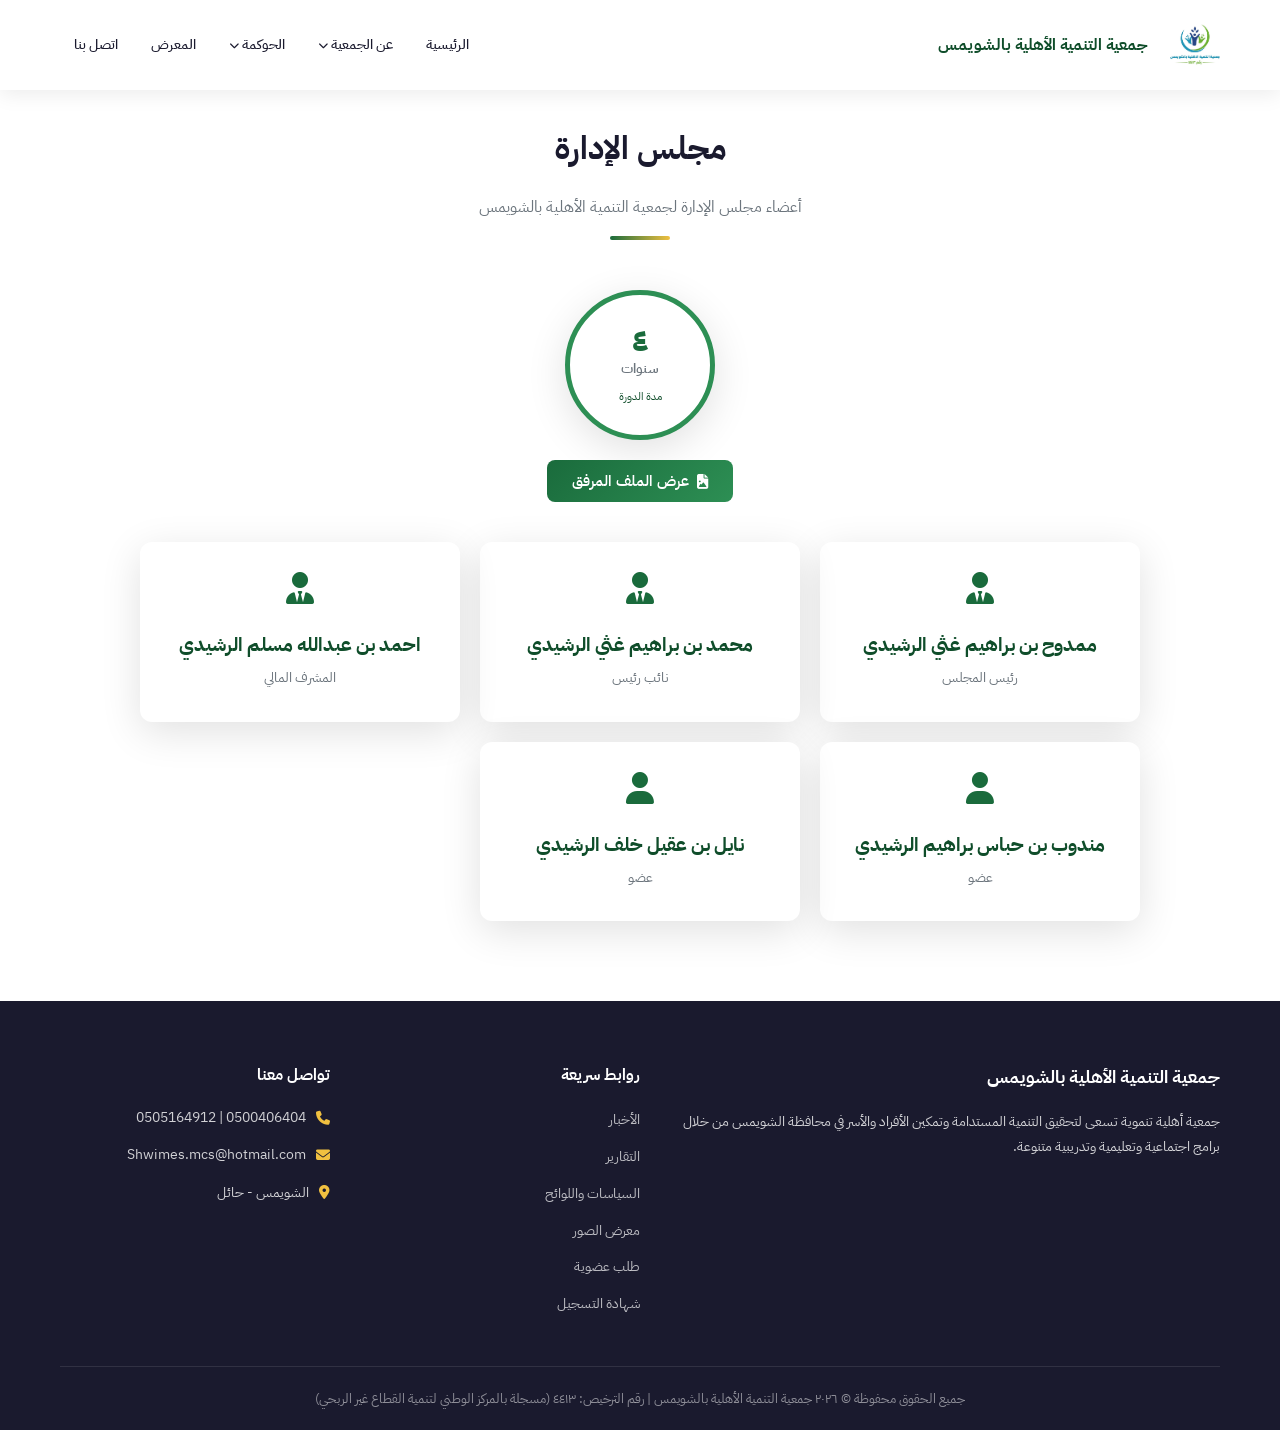
==== board.html @ 473e5989 "Initial clean project upload" ====
<!DOCTYPE html>
<html lang="ar" dir="rtl">

<head>
  <meta charset="UTF-8">
  <meta name="viewport" content="width=device-width, initial-scale=1.0">
  <title>مجلس الإدارة - جمعية التنمية الأهلية بالشويمس</title>
  <meta name="description"
    content="جمعية التنمية الأهلية بالشويمس - نعمل على تنمية المجتمع المحلي وتقديم الخدمات الاجتماعية والتنموية لأبناء محافظة الشويمس">
  <link rel="stylesheet" href="https://cdnjs.cloudflare.com/ajax/libs/font-awesome/6.5.1/css/all.min.css">
  <link rel="stylesheet" href="style.css">
  <link rel="icon" type="image/jpeg" href="logo.jpeg">
</head>

<body>



  <!-- Header -->
  <header class="header">
    <div class="container">
      <a href="index.html" class="logo">
        <img src="logo.jpeg" alt="شعار الجمعية"
          style="width: 50px; height: 50px; object-fit: contain; border-radius: 5px; margin-left: 10px;">
        <div class="logo-text">
          <h1>جمعية التنمية الأهلية بالشويمس</h1>
        </div>
      </a>

      <div class="hamburger" id="hamburger">
        <span></span><span></span><span></span>
      </div>

      <nav class="nav-wrapper" id="navWrapper">
        <ul class="main-nav">
          <li><a href="index.html">الرئيسية</a></li>
          <li class="dropdown">
            <a href="index.html#about">عن الجمعية <i class="fas fa-chevron-down" style="font-size:10px"></i></a>
            <ul class="dropdown-menu">
              <li><a href="index.html#about">النشأة والتأسيس</a></li>
              <li><a href="index.html#about">الرؤية</a></li>
              <li><a href="index.html#about">الرسالة</a></li>
              <li><a href="index.html#about">الأهداف الاستراتيجية</a></li>
            </ul>
          </li>
          <li class="dropdown">
            <a href="#">الحوكمة <i class="fas fa-chevron-down" style="font-size:10px"></i></a>
            <ul class="dropdown-menu">
              <li><a href="board.html" class="active">مجلس الإدارة</a></li>
              <li><a href="policies.html">السياسات واللوائح</a></li>
              <li><a href="index.html#programs">المشاريع والبرامج</a></li>
            </ul>
          </li>

          <li><a href="gallery.html">المعرض</a></li>
          <li><a href="index.html#contact">اتصل بنا</a></li>
        </ul>
      </nav>
    </div>
  </header>

  <!-- Board Section -->
  <section class="section" id="board" style="padding-top:120px; min-height:60vh;">
    <div class="container">
      <div class="section-header fade-in">
        <h2>مجلس الإدارة</h2>
        <p>أعضاء مجلس الإدارة لجمعية التنمية الأهلية بالشويمس</p>
        <div class="line"></div>
      </div>
      
      <div style="display: flex; flex-direction: column; align-items: center; margin-bottom: 40px; gap: 20px;">
        <div style="text-align: center; background: var(--white); padding: 20px; border-radius: 50%; width: 150px; height: 150px; display: flex; flex-direction: column; justify-content: center; align-items: center; box-shadow: var(--shadow-lg); border: 5px solid var(--primary-light);">
          <span style="font-size: 32px; font-weight: 700; color: var(--primary); line-height: 1;">٤</span>
          <span style="font-size: 14px; color: var(--gray); font-weight: 600;">سنوات</span>
          <div style="font-size: 11px; color: var(--primary-dark); margin-top: 5px;">مدة الدورة</div>
        </div>
        <button onclick="showBoardFile(event)" class="btn btn-primary" style="padding: 10px 25px; border-radius: 8px;">
          <i class="fas fa-file-image"></i> عرض الملف المرفق
        </button>
      </div>

  <!-- Board File Modal -->
  <div id="boardFileModal" style="display:none; position:fixed; z-index:9999; left:0; top:0; width:100%; height:100%; background-color:rgba(0,0,0,0.8); align-items:center; justify-content:center;">
    <div style="position:relative; max-width:90%; max-height:90%;">
      <span onclick="document.getElementById('boardFileModal').style.display='none'" style="position:absolute; top:-40px; right:0; color:#fff; font-size:30px; cursor:pointer;">&times;</span>
      <img src="images/مجلس الإدارة.jpeg" style="max-width:100%; max-height:90vh; border-radius:8px;">
    </div>
  </div>

  <script>
    function showBoardFile(e) {
      e.preventDefault();
      document.getElementById('boardFileModal').style.display = 'flex';
    }
  </script>
      <div class="stats-grid" style="grid-template-columns: repeat(auto-fit, minmax(250px, 1fr)); gap: 20px;">
        <div class="stat-card fade-in">
          <i class="fas fa-user-tie"></i>
          <h3 style="margin-top:15px; color:var(--primary-dark)">ممدوح بن براهيم غثي الرشيدي</h3>
          <span class="label">رئيس المجلس</span>
        </div>
        <div class="stat-card fade-in">
          <i class="fas fa-user-tie"></i>
          <h3 style="margin-top:15px; color:var(--primary-dark)">محمد بن براهيم غثي الرشيدي</h3>
          <span class="label">نائب رئيس</span>
        </div>
        <div class="stat-card fade-in">
          <i class="fas fa-user-tie"></i>
          <h3 style="margin-top:15px; color:var(--primary-dark)">احمد بن عبدالله مسلم الرشيدي</h3>
          <span class="label">المشرف المالي</span>
        </div>
        <div class="stat-card fade-in">
          <i class="fas fa-user"></i>
          <h3 style="margin-top:15px; color:var(--primary-dark)">مندوب بن حباس براهيم الرشيدي</h3>
          <span class="label">عضو</span>
        </div>
        <div class="stat-card fade-in">
          <i class="fas fa-user"></i>
          <h3 style="margin-top:15px; color:var(--primary-dark)">نايل بن عقيل خلف الرشيدي</h3>
          <span class="label">عضو</span>
        </div>
      </div>
    </div>
  </section>
  <!-- Footer -->
  <footer class="footer">
    <div class="container">
      <div class="footer-grid">
        <div class="footer-about">
          <h3>جمعية التنمية الأهلية بالشويمس</h3>
          <p>جمعية أهلية تنموية تسعى لتحقيق التنمية المستدامة وتمكين الأفراد والأسر في محافظة الشويمس من خلال برامج
            اجتماعية وتعليمية وتدريبية متنوعة.</p>
        </div>
        <div class="footer-links">
          <h4>روابط سريعة</h4>
          <ul>

            <li><a href="#news">الأخبار</a></li>
            <li><a href="#">التقارير</a></li>
            <li><a href="policies.html">السياسات واللوائح</a></li>
            <li><a href="gallery.html">معرض الصور</a></li>
            <li><a href="#">طلب عضوية</a></li>
            <li><a href="#" onclick="showCert(event)">شهادة التسجيل</a></li>
          </ul>
        </div>
        <div class="footer-contact">
          <h4>تواصل معنا</h4>
          <div class="footer-contact-item"><i class="fas fa-phone"></i> 0500406404 | 0505164912</div>
          <div class="footer-contact-item"><i class="fas fa-envelope"></i> Shwimes.mcs@hotmail.com</div>
          <div class="footer-contact-item"><i class="fas fa-map-marker-alt"></i> الشويمس - حائل</div>
        </div>
      </div>
      <div class="footer-bottom">
        جميع الحقوق محفوظة © ٢٠٢٦ جمعية التنمية الأهلية بالشويمس | رقم الترخيص: ٤٤١٣ (مسجلة بالمركز الوطني لتنمية القطاع غير الربحي)
      </div>
    </div>
  </footer>

  <!-- Scroll to Top -->
  <button class="scroll-top" id="scrollTop"><i class="fas fa-chevron-up"></i></button>

  <!-- Registration Certificate Modal -->
  <div id="certModal" style="display:none; position:fixed; z-index:9999; left:0; top:0; width:100%; height:100%; background-color:rgba(0,0,0,0.8); align-items:center; justify-content:center;">
    <div style="position:relative; max-width:90%; max-height:90%;">
      <span onclick="document.getElementById('certModal').style.display='none'" style="position:absolute; top:-40px; right:0; color:#fff; font-size:30px; cursor:pointer;">&times;</span>
      <img src="images/شهادة تسجيل جمعية.jpeg" style="max-width:100%; max-height:90vh; border-radius:8px; box-shadow: 0 0 20px rgba(0,0,0,0.5);">
    </div>
  </div>

  <script src="script.js"></script>
</body>

</html>
---- style.css ----
@import url('https://fonts.googleapis.com/css2?family=IBM+Plex+Sans+Arabic:wght@300;400;500;600;700&display=swap');

:root {
  --primary: #1a6b3c;
  --primary-dark: #0f4d2a;
  --primary-light: #2d8f54;
  --secondary: #f0c040;
  --accent: #e8a020;
  --dark: #1a1a2e;
  --dark-2: #16213e;
  --light: #f8f9fa;
  --gray: #6c757d;
  --gray-light: #e9ecef;
  --white: #ffffff;
  --shadow: 0 4px 20px rgba(0,0,0,0.08);
  --shadow-lg: 0 10px 40px rgba(0,0,0,0.12);
  --radius: 12px;
  --transition: all 0.3s ease;
}

* { margin: 0; padding: 0; box-sizing: border-box; }

html { scroll-behavior: smooth; }

body {
  font-family: 'IBM Plex Sans Arabic', sans-serif;
  direction: rtl;
  text-align: right;
  color: #333;
  background: var(--white);
  line-height: 1.8;
  overflow-x: hidden;
}

a { text-decoration: none; color: inherit; transition: var(--transition); }
ul { list-style: none; }
img { max-width: 100%; }

.container { max-width: 1200px; margin: 0 auto; padding: 0 20px; }

/* ===== TOP BAR ===== */
.top-bar {
  background: var(--dark);
  color: var(--white);
  padding: 8px 0;
  font-size: 13px;
}
.top-bar .container {
  display: flex;
  justify-content: space-between;
  align-items: center;
  flex-wrap: wrap;
  gap: 10px;
}
.top-bar a { color: var(--secondary); }
.top-bar a:hover { color: var(--white); }
.top-bar-links { display: flex; gap: 20px; align-items: center; }
.top-bar-links i { margin-left: 5px; }

/* ===== HEADER / NAVBAR ===== */
.header {
  background: transparent;
  box-shadow: none;
  position: fixed;
  top: 0;
  left: 0;
  width: 100%;
  z-index: 1000;
  transition: all 0.3s ease;
}

.header.scrolled {
  background: var(--white);
  box-shadow: var(--shadow);
  padding: 5px 0;
}

.header .container {
  display: flex;
  justify-content: space-between;
  align-items: center;
  padding-top: 15px;
  padding-bottom: 15px;
}
.logo { display: flex; align-items: center; gap: 12px; }
.logo-icon {
  width: 55px;
  height: 55px;
  background: linear-gradient(135deg, var(--primary), var(--primary-light));
  border-radius: 50%;
  display: flex;
  align-items: center;
  justify-content: center;
  color: var(--white);
  font-size: 24px;
  font-weight: 700;
}
.logo-text h1 { font-size: 16px; font-weight: 700; color: var(--primary-dark); line-height: 1.3; }
.logo-text span { font-size: 11px; color: var(--gray); }

.main-nav { display: flex; align-items: center; gap: 5px; }
.main-nav > li { position: relative; }
.main-nav > li > a {
  padding: 10px 14px;
  font-size: 14px;
  font-weight: 500;
  color: var(--dark);
  border-radius: 8px;
  display: block;
}
/* Header elements when transparent */
.header:not(.scrolled) .logo-text h1 { color: var(--white); }
.header:not(.scrolled) .logo-text span { color: rgba(255,255,255,0.8); }
.header:not(.scrolled) .main-nav > li > a { color: var(--white); }
.header:not(.scrolled) .hamburger span { background: var(--white); }

.main-nav > li > a:hover,
.main-nav > li > a.active {
  color: var(--primary);
  background: rgba(26,107,60,0.06);
}

/* Dropdown */
.dropdown { position: relative; }
.dropdown-menu {
  position: absolute;
  top: 100%;
  right: 0;
  background: var(--white);
  min-width: 220px;
  box-shadow: var(--shadow-lg);
  border-radius: var(--radius);
  padding: 8px 0;
  opacity: 0;
  visibility: hidden;
  transform: translateY(10px);
  transition: var(--transition);
  z-index: 100;
}
.dropdown:hover .dropdown-menu {
  opacity: 1;
  visibility: visible;
  transform: translateY(0);
}
.dropdown-menu li a {
  display: block;
  padding: 8px 20px;
  font-size: 13px;
  color: var(--dark);
}
.dropdown-menu li a:hover {
  background: rgba(26,107,60,0.06);
  color: var(--primary);
}



/* Hamburger */
.hamburger {
  display: none;
  flex-direction: column;
  gap: 5px;
  cursor: pointer;
  padding: 5px;
  z-index: 1001;
}
.hamburger span {
  width: 28px;
  height: 3px;
  background: var(--dark);
  border-radius: 3px;
  transition: var(--transition);
}

/* ===== HERO ===== */
.hero {
  position: relative;
  min-height: 85vh;
  display: flex;
  align-items: center;
  justify-content: center;
  background: linear-gradient(135deg, var(--dark) 0%, var(--dark-2) 100%);
  overflow: hidden;
}
.hero-bg {
  position: absolute;
  inset: 0;
  background: url('images/Hero.jpg') center/cover;
  opacity: 0.3;
}
.hero-overlay {
  position: absolute;
  inset: 0;
  background: linear-gradient(180deg, rgba(26,26,46,0.7) 0%, rgba(26,107,60,0.5) 100%);
}
.hero-content {
  position: relative;
  z-index: 2;
  text-align: center;
  color: var(--white);
  max-width: 800px;
  padding: 40px 20px;
}
.hero-content h2 {
  font-size: 48px;
  font-weight: 700;
  margin-bottom: 20px;
  line-height: 1.3;
  text-shadow: 0 2px 10px rgba(0,0,0,0.3);
}
.hero-content p {
  font-size: 18px;
  margin-bottom: 35px;
  opacity: 0.9;
  line-height: 1.8;
}
.hero-buttons { display: flex; gap: 15px; justify-content: center; flex-wrap: wrap; }
.btn {
  padding: 14px 35px;
  border-radius: 30px;
  font-size: 15px;
  font-weight: 600;
  font-family: inherit;
  cursor: pointer;
  border: none;
  transition: var(--transition);
  display: inline-flex;
  align-items: center;
  gap: 8px;
}
.btn-primary {
  background: linear-gradient(135deg, var(--primary), var(--primary-light));
  color: var(--white);
}
.btn-primary:hover { transform: translateY(-3px); box-shadow: 0 8px 25px rgba(26,107,60,0.4); }
.btn-outline {
  background: transparent;
  color: var(--white);
  border: 2px solid var(--white);
}
.btn-outline:hover {
  background: var(--white);
  color: var(--primary);
  transform: translateY(-3px);
}

/* Floating shapes */
.hero-shape {
  position: absolute;
  border-radius: 50%;
  opacity: 0.1;
  animation: float 6s ease-in-out infinite;
}
.hero-shape-1 { width: 300px; height: 300px; background: var(--secondary); top: -50px; right: -80px; }
.hero-shape-2 { width: 200px; height: 200px; background: var(--primary-light); bottom: -40px; left: -60px; animation-delay: 2s; }
@keyframes float {
  0%, 100% { transform: translateY(0) rotate(0); }
  50% { transform: translateY(-20px) rotate(5deg); }
}

/* ===== STATS ===== */
.stats {
  background: var(--white);
  padding: 0;
  margin-top: -50px;
  position: relative;
  z-index: 5;
}
.stats-grid {
  display: grid;
  grid-template-columns: repeat(4, 1fr);
  gap: 20px;
  max-width: 1000px;
  margin: 0 auto;
}
.stat-card {
  background: var(--white);
  padding: 30px 20px;
  border-radius: var(--radius);
  text-align: center;
  box-shadow: var(--shadow-lg);
  transition: var(--transition);
}
.stat-card:hover { transform: translateY(-5px); }
.stat-card i {
  font-size: 32px;
  color: var(--primary);
  margin-bottom: 10px;
}
.stat-card .number {
  font-size: 36px;
  font-weight: 700;
  color: var(--primary-dark);
  display: block;
}
.stat-card .label {
  font-size: 14px;
  color: var(--gray);
  margin-top: 5px;
}

/* ===== SECTION COMMON ===== */
.section { padding: 80px 0; }
.section-header {
  text-align: center;
  margin-bottom: 50px;
}
.section-header h2 {
  font-size: 32px;
  font-weight: 700;
  color: var(--dark);
  margin-bottom: 15px;
}
.section-header p {
  color: var(--gray);
  max-width: 600px;
  margin: 0 auto;
}
.section-header .line {
  width: 60px;
  height: 4px;
  background: linear-gradient(90deg, var(--primary), var(--secondary));
  margin: 15px auto 0;
  border-radius: 2px;
}

/* ===== ABOUT ===== */
.about { background: var(--light); }
.about-grid {
  display: grid;
  grid-template-columns: 1fr 1fr;
  gap: 50px;
  align-items: center;
}
.about-image {
  position: relative;
}
.about-image img {
  width: 100%;
  height: auto;
  object-fit: contain;
}
.about-badge {
  position: absolute;
  bottom: 20px;
  right: 20px;
  background: var(--primary);
  color: var(--white);
  padding: 10px 20px;
  border-radius: 25px;
  font-weight: 600;
  font-size: 14px;
}
.about-text h3 {
  font-size: 24px;
  color: var(--primary-dark);
  margin-bottom: 20px;
}
.about-text p {
  color: #555;
  margin-bottom: 15px;
  line-height: 1.9;
}
.about-features {
  display: grid;
  grid-template-columns: 1fr 1fr;
  gap: 15px;
  margin-top: 25px;
}
.about-feature {
  display: flex;
  align-items: center;
  gap: 10px;
  padding: 12px;
  background: var(--white);
  border-radius: 8px;
}
.about-feature i { color: var(--primary); font-size: 18px; }
.about-feature span { font-size: 14px; font-weight: 500; }

/* ===== CEO ===== */
.ceo-section { background: var(--white); }
.ceo-card {
  max-width: 800px;
  margin: 0 auto;
  background: linear-gradient(135deg, #f8fdf9, #eef7f0);
  border-radius: var(--radius);
  padding: 40px;
  display: flex;
  gap: 30px;
  align-items: center;
  box-shadow: var(--shadow);
}
.ceo-avatar {
  width: 140px;
  height: 140px;
  border-radius: 50%;
  background: linear-gradient(135deg, var(--primary), var(--primary-light));
  display: flex;
  align-items: center;
  justify-content: center;
  color: var(--white);
  font-size: 48px;
  flex-shrink: 0;
}
.ceo-info h3 { font-size: 22px; color: var(--primary-dark); margin-bottom: 5px; }
.ceo-info .ceo-title { color: var(--primary); font-size: 14px; font-weight: 600; margin-bottom: 15px; }
.ceo-details { display: grid; grid-template-columns: 1fr 1fr; gap: 10px; }
.ceo-detail { display: flex; align-items: center; gap: 8px; font-size: 13px; color: #555; }
.ceo-detail i { color: var(--primary); }

/* ===== NEWS ===== */
.news { background: var(--light); }
.news-grid {
  display: grid;
  grid-template-columns: repeat(3, 1fr);
  gap: 25px;
}
.news-card {
  background: var(--white);
  border-radius: var(--radius);
  overflow: hidden;
  box-shadow: var(--shadow);
  transition: var(--transition);
}
.news-card:hover { transform: translateY(-5px); box-shadow: var(--shadow-lg); }
.news-card-img {
  height: 200px;
  background: linear-gradient(135deg, var(--primary-light), var(--primary-dark));
  display: flex;
  align-items: center;
  justify-content: center;
  color: var(--white);
  font-size: 40px;
  position: relative;
  overflow: hidden;
}
.news-card-img img { width: 100%; height: 100%; object-fit: cover; }
.news-card-date {
  position: absolute;
  top: 15px;
  left: 15px;
  background: var(--primary);
  color: var(--white);
  padding: 5px 12px;
  border-radius: 20px;
  font-size: 12px;
}
.news-card-body { padding: 20px; }
.news-card-body .tag {
  display: inline-block;
  background: rgba(26,107,60,0.1);
  color: var(--primary);
  padding: 3px 12px;
  border-radius: 15px;
  font-size: 12px;
  font-weight: 500;
  margin-bottom: 10px;
}
.news-card-body h3 { font-size: 16px; color: var(--dark); margin-bottom: 8px; line-height: 1.5; }
.news-card-body p { font-size: 13px; color: var(--gray); }

/* ===== PROGRAMS ===== */
.programs { background: var(--white); }
.programs-grid {
  display: grid;
  grid-template-columns: repeat(auto-fill, minmax(280px, 1fr));
  gap: 25px;
}
.program-card {
  background: var(--light);
  padding: 40px 25px;
  border-radius: var(--radius);
  text-align: center;
  transition: var(--transition);
  border: 1px solid var(--gray-light);
  display: flex;
  flex-direction: column;
  align-items: center;
  justify-content: center;
  height: 100%;
}
.program-card:hover {
  transform: translateY(-5px);
  box-shadow: var(--shadow-lg);
  border-color: var(--primary-light);
}
.program-card i {
  font-size: 40px;
  color: var(--primary);
  margin-bottom: 20px;
}
.program-card h3 {
  font-size: 18px;
  color: var(--dark);
  line-height: 1.5;
}


/* ===== PROJECTS ===== */


/* ===== PARTNERS ===== */
.partners { background: var(--light); }
.partners-grid {
  display: flex;
  justify-content: center;
  align-items: center;
  gap: 40px;
  flex-wrap: wrap;
}
.partner-logo {
  width: 150px;
  height: 80px;
  background: var(--white);
  border-radius: 10px;
  display: flex;
  align-items: center;
  justify-content: center;
  box-shadow: var(--shadow);
  transition: var(--transition);
  padding: 15px;
  font-weight: 700;
  color: var(--gray);
  font-size: 13px;
}
.partner-logo:hover { transform: scale(1.05); box-shadow: var(--shadow-lg); }

/* ===== CONTACT ===== */
.contact { background: var(--white); }
.contact-grid {
  display: grid;
  grid-template-columns: 1fr 1fr;
  gap: 40px;
}
.contact-info-cards { display: grid; gap: 20px; }
.contact-card {
  display: flex;
  gap: 15px;
  padding: 20px;
  background: var(--light);
  border-radius: var(--radius);
  transition: var(--transition);
}
.contact-card:hover { transform: translateX(-5px); box-shadow: var(--shadow); }
.contact-card-icon {
  width: 50px;
  height: 50px;
  background: linear-gradient(135deg, var(--primary), var(--primary-light));
  border-radius: 12px;
  display: flex;
  align-items: center;
  justify-content: center;
  color: var(--white);
  font-size: 20px;
  flex-shrink: 0;
}
.contact-card h4 { font-size: 15px; color: var(--dark); margin-bottom: 5px; }
.contact-card p { font-size: 13px; color: var(--gray); }

.contact-form { display: flex; flex-direction: column; gap: 15px; }
.contact-form input,
.contact-form textarea {
  padding: 14px 18px;
  border: 2px solid var(--gray-light);
  border-radius: 10px;
  font-family: inherit;
  font-size: 14px;
  transition: var(--transition);
  direction: rtl;
}
.contact-form input:focus,
.contact-form textarea:focus {
  outline: none;
  border-color: var(--primary);
  box-shadow: 0 0 0 3px rgba(26,107,60,0.1);
}
.contact-form textarea { min-height: 120px; resize: vertical; }

/* ===== FOOTER ===== */
.footer {
  background: var(--dark);
  color: rgba(255,255,255,0.8);
  padding: 60px 0 0;
}
.footer-grid {
  display: grid;
  grid-template-columns: 2fr 1fr 1fr;
  gap: 40px;
  padding-bottom: 40px;
  border-bottom: 1px solid rgba(255,255,255,0.1);
}
.footer-about h3 {
  color: var(--white);
  font-size: 18px;
  margin-bottom: 15px;
}
.footer-about p { font-size: 14px; line-height: 1.8; }
.footer-links h4,
.footer-contact h4 {
  color: var(--white);
  font-size: 16px;
  margin-bottom: 15px;
}
.footer-links ul li { margin-bottom: 8px; }
.footer-links ul li a {
  font-size: 14px;
  color: rgba(255,255,255,0.7);
}
.footer-links ul li a:hover { color: var(--secondary); padding-right: 5px; }
.footer-contact .footer-contact-item {
  display: flex;
  align-items: center;
  gap: 10px;
  margin-bottom: 12px;
  font-size: 14px;
}
.footer-contact i { color: var(--secondary); }
.footer-bottom {
  text-align: center;
  padding: 20px 0;
  font-size: 13px;
  color: rgba(255,255,255,0.5);
}

/* ===== SCROLL TO TOP ===== */
.scroll-top {
  position: fixed;
  bottom: 30px;
  left: 30px;
  width: 45px;
  height: 45px;
  background: var(--primary);
  color: var(--white);
  border: none;
  border-radius: 50%;
  cursor: pointer;
  font-size: 18px;
  display: none;
  align-items: center;
  justify-content: center;
  z-index: 999;
  transition: var(--transition);
  box-shadow: 0 3px 15px rgba(26,107,60,0.3);
}
.scroll-top:hover { background: var(--primary-dark); transform: translateY(-3px); }
.scroll-top.show { display: flex; }

/* ===== ANIMATIONS ===== */
.fade-in {
  opacity: 0;
  transform: translateY(30px);
  transition: opacity 0.6s ease, transform 0.6s ease;
}
.fade-in.visible { opacity: 1; transform: translateY(0); }

/* ===== RESPONSIVE ===== */
@media (max-width: 992px) {
  .hamburger { display: flex; }
  .nav-wrapper {
    position: fixed;
    top: 0;
    right: -100%;
    width: 280px;
    height: 100vh;
    background: var(--white);
    padding: 70px 20px 30px;
    box-shadow: var(--shadow-lg);
    transition: var(--transition);
    overflow-y: auto;
    z-index: 1000;
  }
  .nav-wrapper.open { right: 0; }
  .main-nav { flex-direction: column; width: 100%; }
  .main-nav > li > a { padding: 12px 15px; }
  .dropdown-menu {
    position: static;
    box-shadow: none;
    opacity: 1;
    visibility: visible;
    transform: none;
    padding-right: 15px;
    display: none;
  }
  .dropdown.open .dropdown-menu { display: block; }
  .hero-content h2 { font-size: 32px; }
  .stats-grid { grid-template-columns: repeat(2, 1fr); }
  .about-grid { grid-template-columns: 1fr; }
  .news-grid { grid-template-columns: repeat(2, 1fr); }

  .contact-grid { grid-template-columns: 1fr; }
  .footer-grid { grid-template-columns: 1fr; }
  .ceo-card { flex-direction: column; text-align: center; }
  .ceo-details { grid-template-columns: 1fr; }
}

@media (max-width: 576px) {
  .stats-grid { grid-template-columns: 1fr 1fr; gap: 10px; }
  .stat-card { padding: 20px 10px; }
  .stat-card .number { font-size: 28px; }
  .hero-content h2 { font-size: 26px; }
  .news-grid { grid-template-columns: 1fr; }

  .section-header h2 { font-size: 24px; }
  .about-features { grid-template-columns: 1fr; }
  .top-bar { display: none; }
}
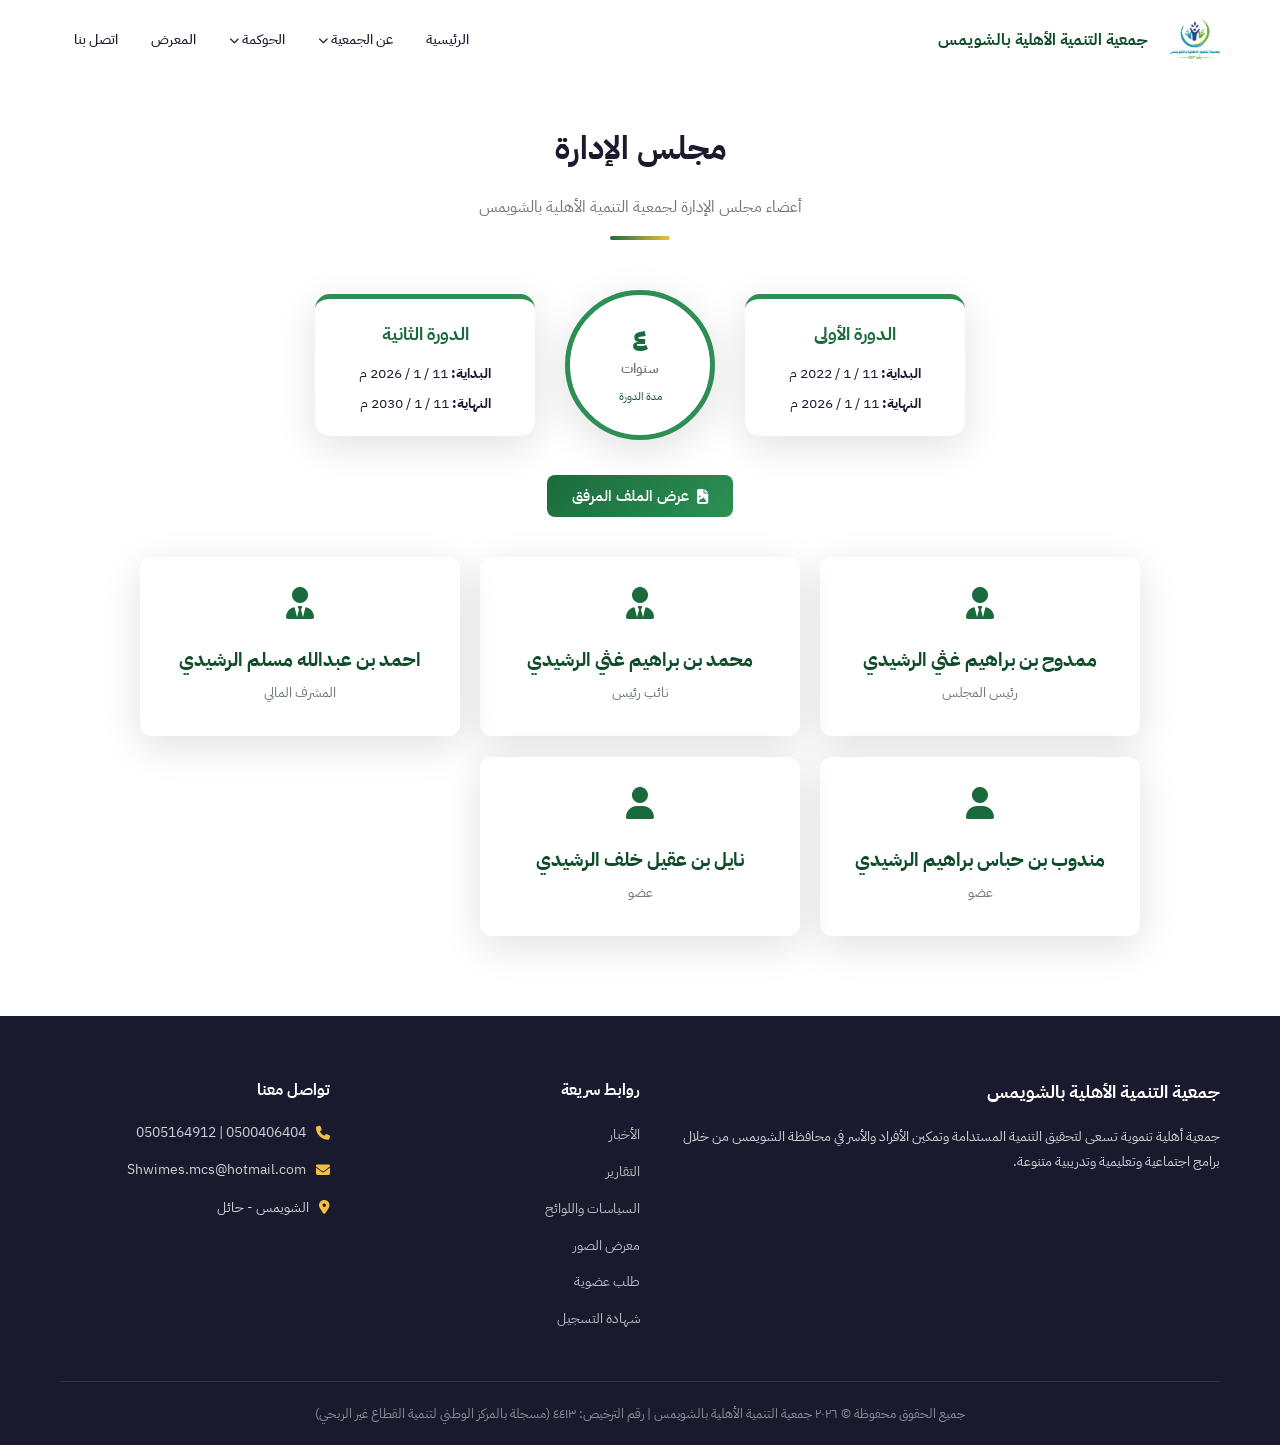
==== commit 4d4642ac: "edit cycle and more" ====
--- a/board.html
+++ b/board.html
@@ -69,12 +69,32 @@
       </div>
       
       <div style="display: flex; flex-direction: column; align-items: center; margin-bottom: 40px; gap: 20px;">
-        <div style="text-align: center; background: var(--white); padding: 20px; border-radius: 50%; width: 150px; height: 150px; display: flex; flex-direction: column; justify-content: center; align-items: center; box-shadow: var(--shadow-lg); border: 5px solid var(--primary-light);">
-          <span style="font-size: 32px; font-weight: 700; color: var(--primary); line-height: 1;">٤</span>
-          <span style="font-size: 14px; color: var(--gray); font-weight: 600;">سنوات</span>
-          <div style="font-size: 11px; color: var(--primary-dark); margin-top: 5px;">مدة الدورة</div>
+        <div style="display: flex; flex-wrap: wrap; justify-content: center; gap: 30px; align-items: center; width: 100%;">
+          
+          <!-- الدورة الأولى -->
+          <div style="text-align: center; background: var(--white); padding: 20px; border-radius: 15px; width: 220px; box-shadow: var(--shadow-lg); border-top: 5px solid var(--primary-light);">
+            <h4 style="color: var(--primary); margin-bottom: 10px; font-size: 1.1rem;">الدورة الأولى</h4>
+            <div style="font-size: 14px; color: var(--dark); margin-bottom: 5px;"><strong>البداية:</strong> 11 / 1 / 2022 م</div>
+            <div style="font-size: 14px; color: var(--dark);"><strong>النهاية:</strong> 11 / 1 / 2026 م</div>
+          </div>
+
+          <!-- مدة الدورة -->
+          <div style="text-align: center; background: var(--white); padding: 20px; border-radius: 50%; width: 150px; height: 150px; display: flex; flex-direction: column; justify-content: center; align-items: center; box-shadow: var(--shadow-lg); border: 5px solid var(--primary-light);">
+            <span style="font-size: 32px; font-weight: 700; color: var(--primary); line-height: 1;">٤</span>
+            <span style="font-size: 14px; color: var(--gray); font-weight: 600;">سنوات</span>
+            <div style="font-size: 11px; color: var(--primary-dark); margin-top: 5px;">مدة الدورة</div>
+          </div>
+
+          <!-- الدورة الثانية -->
+          <div style="text-align: center; background: var(--white); padding: 20px; border-radius: 15px; width: 220px; box-shadow: var(--shadow-lg); border-top: 5px solid var(--primary-light);">
+            <h4 style="color: var(--primary); margin-bottom: 10px; font-size: 1.1rem;">الدورة الثانية</h4>
+            <div style="font-size: 14px; color: var(--dark); margin-bottom: 5px;"><strong>البداية:</strong> 11 / 1 / 2026 م</div>
+            <div style="font-size: 14px; color: var(--dark);"><strong>النهاية:</strong> 11 / 1 / 2030 م</div>
+          </div>
+          
         </div>
-        <button onclick="showBoardFile(event)" class="btn btn-primary" style="padding: 10px 25px; border-radius: 8px;">
+        
+        <button onclick="showBoardFile(event)" class="btn btn-primary" style="padding: 10px 25px; border-radius: 8px; margin-top: 15px;">
           <i class="fas fa-file-image"></i> عرض الملف المرفق
         </button>
       </div>
--- a/style.css
+++ b/style.css
@@ -20,7 +20,10 @@
 
 * { margin: 0; padding: 0; box-sizing: border-box; }
 
-html { scroll-behavior: smooth; }
+html { 
+  scroll-behavior: smooth; 
+  scroll-padding-top: 80px;
+}
 
 body {
   font-family: 'IBM Plex Sans Arabic', sans-serif;
@@ -70,7 +73,9 @@
 }
 
 .header.scrolled {
-  background: var(--white);
+  background: rgba(255, 255, 255, 0.95);
+  backdrop-filter: blur(10px);
+  -webkit-backdrop-filter: blur(10px);
   box-shadow: var(--shadow);
   padding: 5px 0;
 }
@@ -108,16 +113,22 @@
   border-radius: 8px;
   display: block;
 }
-/* Header elements when transparent */
-.header:not(.scrolled) .logo-text h1 { color: var(--white); }
-.header:not(.scrolled) .logo-text span { color: rgba(255,255,255,0.8); }
-.header:not(.scrolled) .main-nav > li > a { color: var(--white); }
-.header:not(.scrolled) .hamburger span { background: var(--white); }
-
-.main-nav > li > a:hover,
+/* Header elements when transparent (only on pages with hero) */
+.header.hero-header:not(.scrolled) .logo-text h1 { color: var(--white); }
+.header.hero-header:not(.scrolled) .logo-text span { color: rgba(255,255,255,0.8); }
+.header.hero-header:not(.scrolled) .main-nav > li > a { color: var(--white); }
+.header.hero-header:not(.scrolled) .hamburger span { background: var(--white); }
+
 .main-nav > li > a.active {
   color: var(--primary);
   background: rgba(26,107,60,0.06);
+}
+
+@media (min-width: 993px) {
+  .main-nav > li > a:hover {
+    color: var(--primary);
+    background: rgba(26,107,60,0.06);
+  }
 }
 
 /* Dropdown */
@@ -191,7 +202,7 @@
 .hero-overlay {
   position: absolute;
   inset: 0;
-  background: linear-gradient(180deg, rgba(26,26,46,0.7) 0%, rgba(26,107,60,0.5) 100%);
+  background: linear-gradient(180deg, rgba(26,26,46,0.7) 0%, rgba(26,107,60,0.6) 95%, var(--light) 100%);
 }
 .hero-content {
   position: relative;
@@ -650,7 +661,8 @@
 .fade-in {
   opacity: 0;
   transform: translateY(30px);
-  transition: opacity 0.6s ease, transform 0.6s ease;
+  transition: opacity 1s cubic-bezier(0.4, 0, 0.2, 1), transform 1s cubic-bezier(0.4, 0, 0.2, 1);
+  will-change: opacity, transform;
 }
 .fade-in.visible { opacity: 1; transform: translateY(0); }
 
@@ -660,7 +672,7 @@
   .nav-wrapper {
     position: fixed;
     top: 0;
-    right: -100%;
+    left: -100%;
     width: 280px;
     height: 100vh;
     background: var(--white);
@@ -670,9 +682,9 @@
     overflow-y: auto;
     z-index: 1000;
   }
-  .nav-wrapper.open { right: 0; }
+  .nav-wrapper.open { left: 0; }
   .main-nav { flex-direction: column; width: 100%; }
-  .main-nav > li > a { padding: 12px 15px; }
+  .main-nav > li > a { padding: 12px 15px; color: var(--dark) !important; }
   .dropdown-menu {
     position: static;
     box-shadow: none;
@@ -705,3 +717,84 @@
   .about-features { grid-template-columns: 1fr; }
   .top-bar { display: none; }
 }
+
+/* About Shuwaimas Section */
+.shuwaimas-section {
+    background: linear-gradient(to bottom, var(--light) 0%, rgba(92, 58, 33, 0) 5%, rgba(92, 58, 33, 0) 95%, var(--white) 100%), 
+                linear-gradient(to left, rgba(92, 58, 33, 1) 0%, rgba(92, 58, 33, 0.95) 45%, rgba(92, 58, 33, 0.1) 100%), 
+                url('images/الشويمس.jpeg') left center / cover no-repeat;
+    color: white;
+    padding: 80px 0;
+}
+.shuwaimas-container {
+    display: flex;
+    justify-content: flex-start;
+    direction: rtl;
+}
+.shuwaimas-text-wrapper {
+    width: 100%;
+    max-width: 60%;
+    padding-left: 20px;
+}
+.shuwaimas-header {
+    text-align: right;
+    margin-bottom: 30px;
+}
+.shuwaimas-header h2 {
+    color: white;
+    font-size: 2.5rem;
+    margin-bottom: 10px;
+}
+.shuwaimas-header .line {
+    margin: 0;
+    background: white;
+    width: 80px;
+}
+.shuwaimas-content {
+    font-size: 1.1rem;
+    line-height: 1.8;
+}
+.shuwaimas-content p {
+    color: white;
+    text-shadow: 1px 1px 3px rgba(0,0,0,0.5);
+    margin-bottom: 15px;
+}
+.shuwaimas-mobile-img {
+    display: none;
+}
+
+@media (max-width: 992px) {
+    .shuwaimas-section {
+        background: linear-gradient(to bottom, var(--light) 0%, #f5f0e6 5%, #f5f0e6 95%, var(--white) 100%);
+        color: var(--text);
+        padding: 60px 0;
+    }
+    .shuwaimas-container {
+        flex-direction: column;
+    }
+    .shuwaimas-mobile-img {
+        display: block;
+        width: 100%;
+        border-radius: var(--radius);
+        margin-bottom: 30px;
+        box-shadow: var(--shadow);
+    }
+    .shuwaimas-text-wrapper {
+        max-width: 100%;
+        padding-left: 0;
+    }
+    .shuwaimas-header {
+        text-align: right;
+    }
+    .shuwaimas-header h2 {
+        color: var(--primary);
+        font-size: 2rem;
+    }
+    .shuwaimas-header .line {
+        background: var(--primary);
+    }
+    .shuwaimas-content p {
+        color: var(--text);
+        text-shadow: none;
+    }
+}
